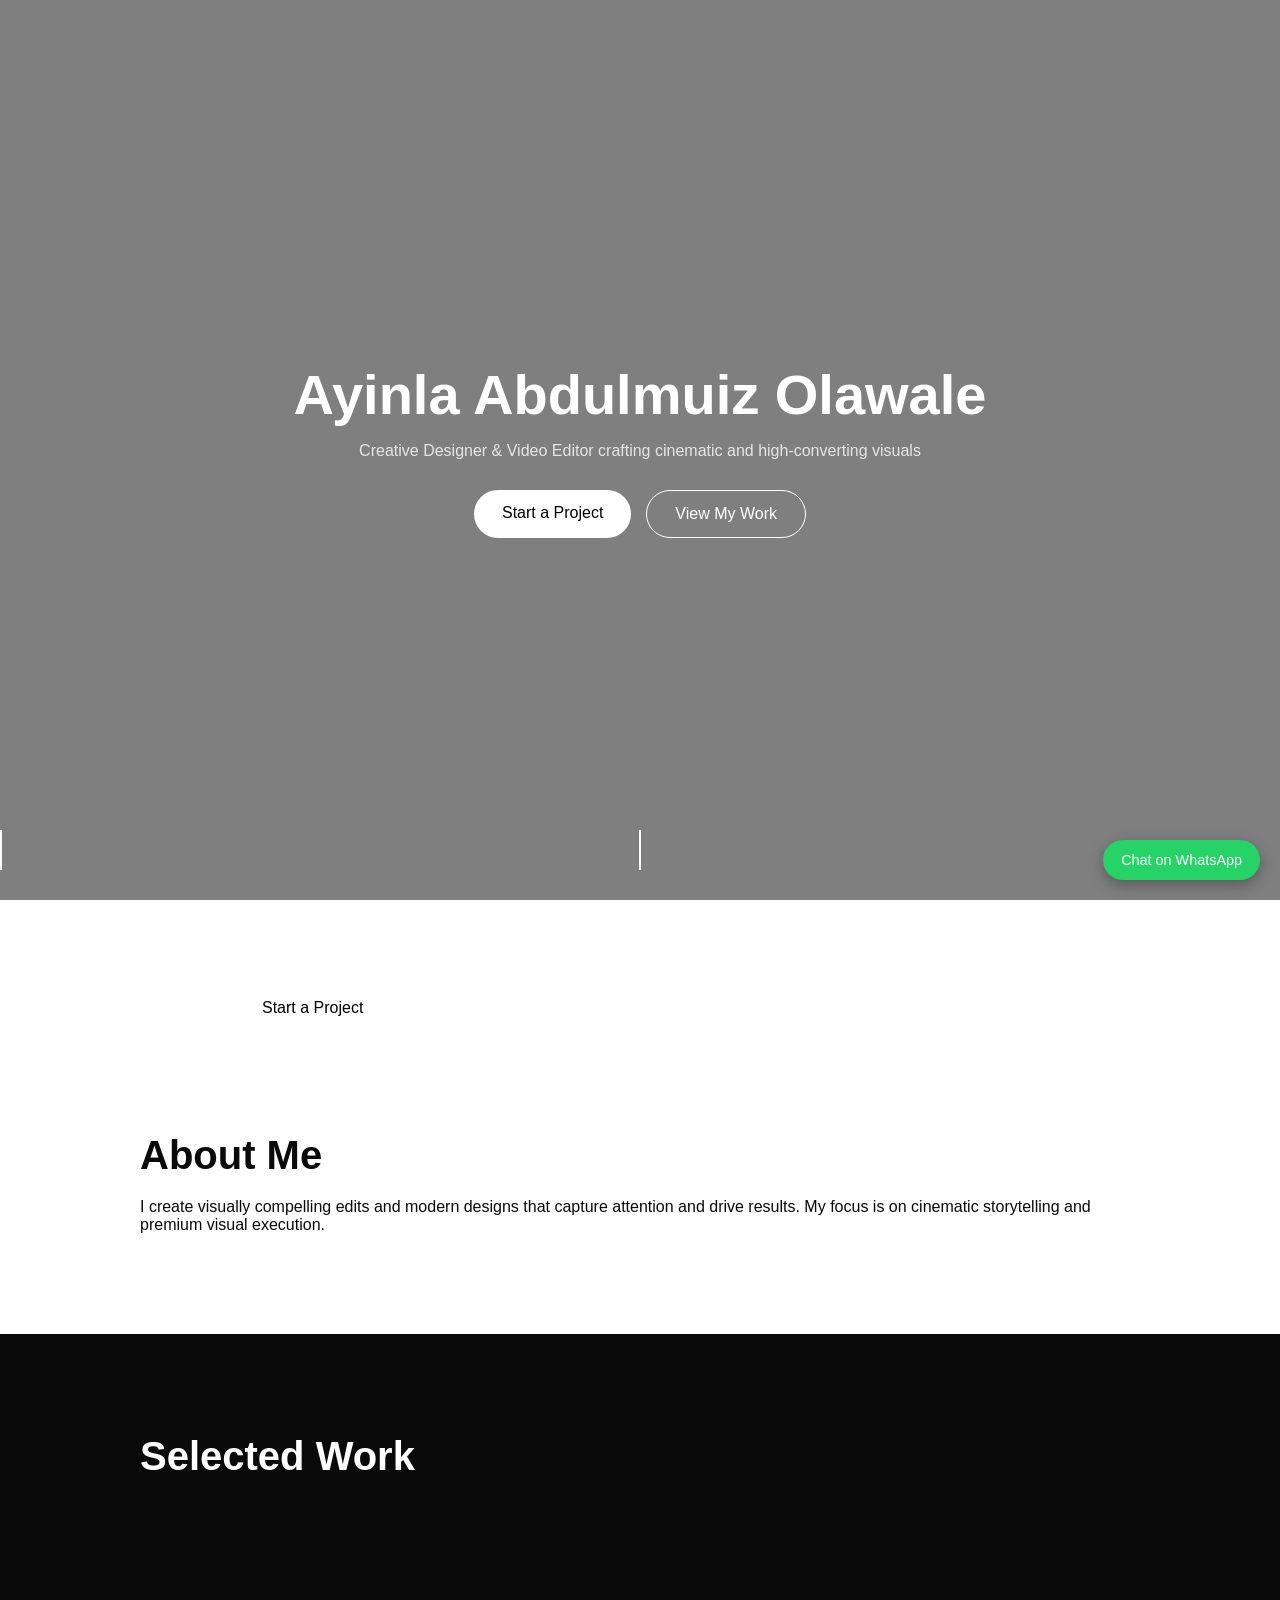
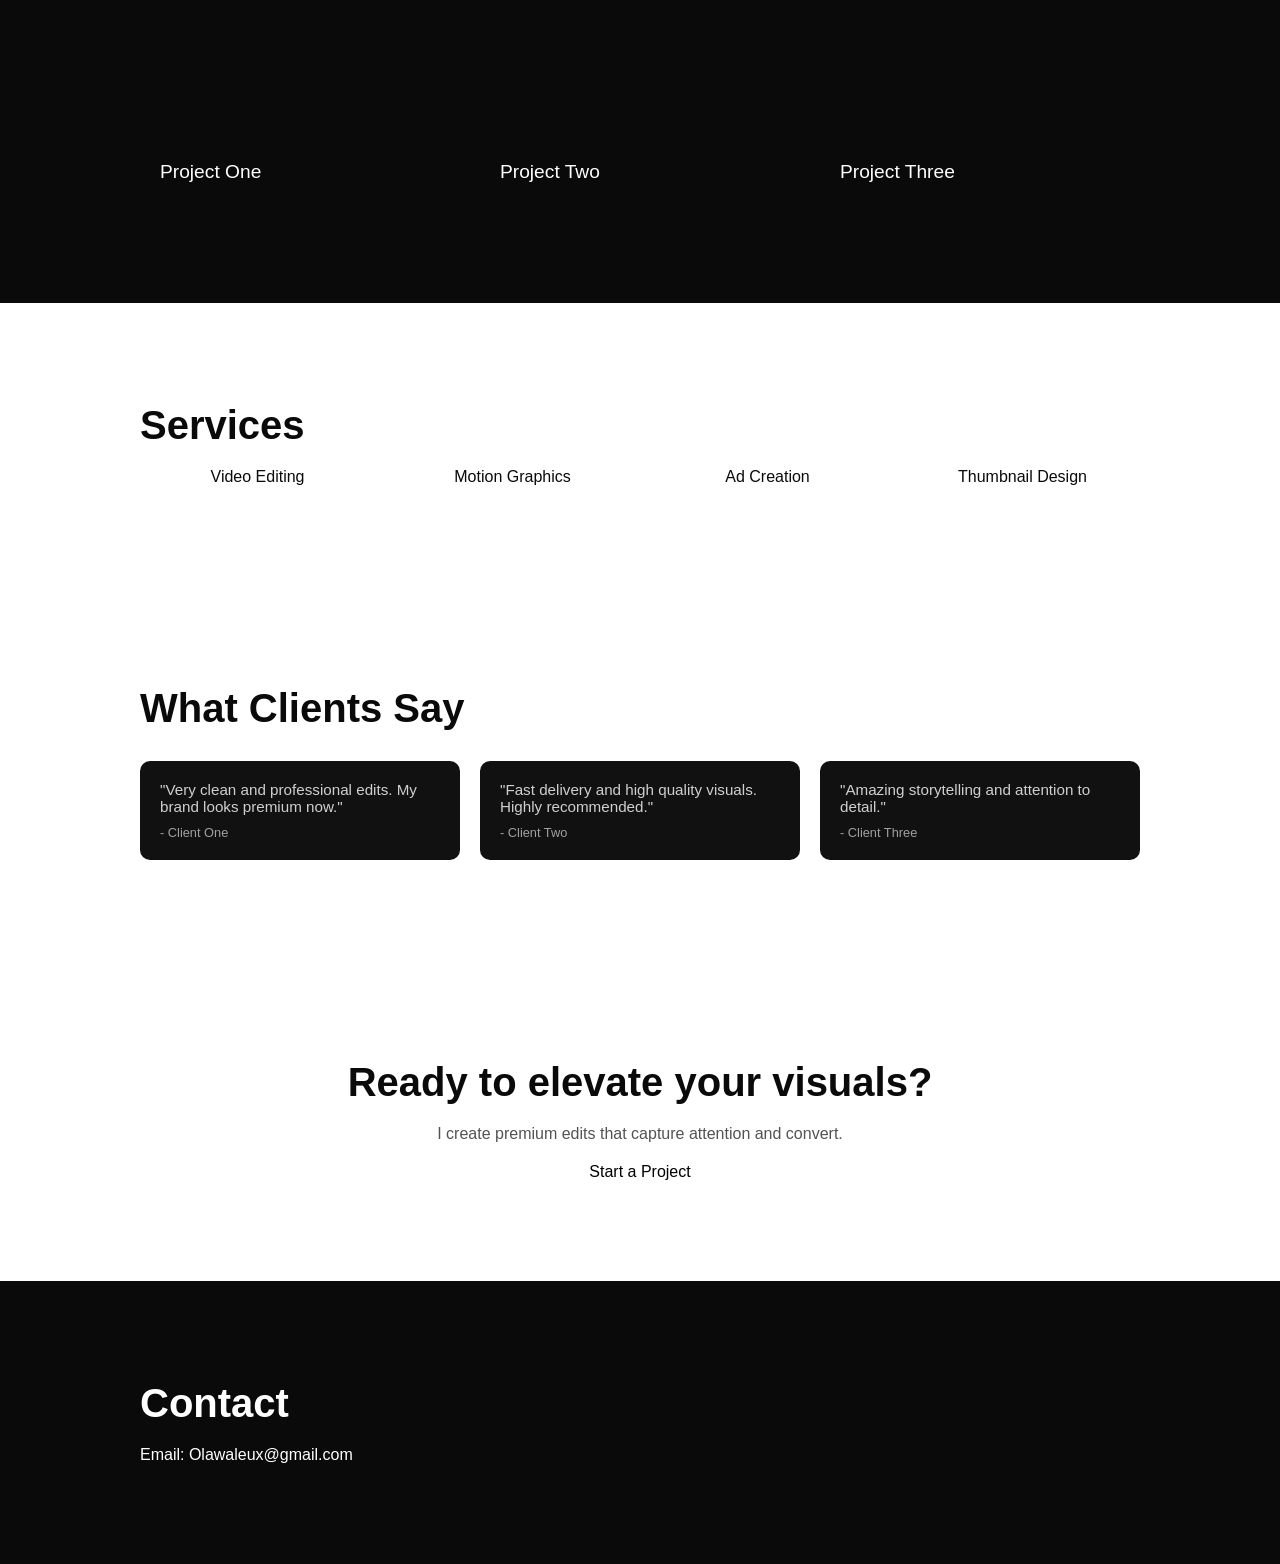
==== index.html @ 5a97bf55 "Add files via upload" ====
<!DOCTYPE html>
<html lang="en">
<head>
<meta charset="UTF-8">
<meta name="viewport" content="width=device-width, initial-scale=1.0">
<title>Ayinla Abdulmuiz Olawale</title>
<link rel="stylesheet" href="style.css">
</head>

<body>

<!-- HERO -->
<section class="hero">

<video class="hero-video" autoplay muted loop playsinline>
    <source src="hero.mp4" type="video/mp4">
</video>

<div class="overlay"></div>

<div class="hero-content">
<h1 class="animate-text">Ayinla Abdulmuiz Olawale</h1>
<p>Creative Designer & Video Editor crafting cinematic and high-converting visuals</p>

<div class="cta-buttons">
<a href="#contact" class="btn primary">Start a Project</a>
<a href="#projects" class="btn secondary">View My Work</a>
</div>
</div>

<div class="scroll-indicator"></div>
</section>

<div class="hero-content">
<h1 class="animate-text">Ayinla Abdulmuiz Olawale</h1>
<p>Creative Designer & Video Editor crafting cinematic and high-converting visuals</p>

<div class="cta-buttons">
<a href="#contact" class="btn primary">Start a Project</a>
<a href="#projects" class="btn secondary">View My Work</a>
</div>
</div>

<div class="scroll-indicator"></div>
</section>

<!-- ABOUT -->
<section class="section fade">
<div class="container">
<h2>About Me</h2>
<p>
I create visually compelling edits and modern designs that capture attention and drive results.
My focus is on cinematic storytelling and premium visual execution.
</p>
</div>
</section>

<!-- PROJECTS -->
<section id="projects" class="section dark fade">
<div class="container">
<h2>Selected Work</h2>

<div class="grid">

<div class="card" data-video="videos/project1.mp4">
<video src="videos/project1.mp4" muted loop></video>
<div class="card-text">Project One</div>
</div>

<div class="card" data-video="videos/project2.mp4">
<video src="videos/project2.mp4" muted loop></video>
<div class="card-text">Project Two</div>
</div>

<div class="card" data-video="videos/project3.mp4">
<video src="videos/project3.mp4" muted loop></video>
<div class="card-text">Project Three</div>
</div>
</a>



</div>
</div>
</section>

<!-- SERVICES -->
<section class="section fade">
<div class="container">
<h2>Services</h2>
<div class="services">
<div>Video Editing</div>
<div>Motion Graphics</div>
<div>Ad Creation</div>
<div>Thumbnail Design</div>
</div>
</div>
</section>
<section class="section fade">
<div class="container">
<h2>What Clients Say</h2>

<div class="testimonials">

<div class="testimonial">
<p>"Very clean and professional edits. My brand looks premium now."</p>
<span>- Client One</span>
</div>

<div class="testimonial">
<p>"Fast delivery and high quality visuals. Highly recommended."</p>
<span>- Client Two</span>
</div>

<div class="testimonial">
<p>"Amazing storytelling and attention to detail."</p>
<span>- Client Three</span>
</div>

</div>
</div>
</section>
<!-- CTA -->
<section class="section cta-section fade">
<div class="container">
<h2>Ready to elevate your visuals?</h2>
<p>I create premium edits that capture attention and convert.</p>
<a href="#contact" class="btn primary">Start a Project</a>
</div>
</section>

<!-- CONTACT -->
<section id="contact" class="section dark fade">
<div class="container">
<h2>Contact</h2>
<p>Email: Olawaleux@gmail.com</p>
</p>
</div>
</section>
<!-- VIDEO POPUP -->
<div class="video-popup" id="videoPopup">
    <span class="close-btn">&times;</span>
    <video id="popupVideo" controls></video>
</div>
<script src="script.js"></script><a href="https://wa.me/2349073850123" class="whatsapp-btn" target="_blank">
    Chat on WhatsApp
</a>
</body>
</html>
---- style.css ----
*{margin:0;padding:0;box-sizing:border-box;}

body{
font-family: 'Inter', sans-serif;
background:#fff;
color:#0A0A0A;
scroll-behavior:smooth;
}

/* HERO */
.hero{
height:100vh;
background:url('images/hero.jpg') center/cover no-repeat;
position:relative;
display:flex;
justify-content:center;
align-items:center;
text-align:center;
background-attachment:fixed;
}

.overlay{
position:absolute;
width:100%;
height:100%;
background:rgba(0,0,0,0.4);
}

.hero-content{
position:relative;
color:white;
max-width:800px;
}

.hero h1{
font-size:3.5rem;
font-weight:600;
}

.hero p{
margin-top:15px;
opacity:0.8;
}

/* BUTTONS */
.cta-buttons{
margin-top:30px;
display:flex;
gap:15px;
justify-content:center;
flex-wrap:wrap;
}

.btn{
padding:14px 28px;
border-radius:30px;
text-decoration:none;
transition:0.3s;
}

.btn.primary{
background:white;
color:black;
}

.btn.primary:hover{
background:#ddd;
}

.btn.secondary{
border:1px solid white;
color:white;
}

.btn.secondary:hover{
background:white;
color:black;
}

/* SCROLL */
.scroll-indicator{
position:absolute;
bottom:30px;
width:2px;
height:40px;
background:white;
animation:scroll 1.5s infinite;
}

@keyframes scroll{
0%{transform:translateY(0);opacity:0.3;}
50%{transform:translateY(10px);opacity:1;}
100%{transform:translateY(0);opacity:0.3;}
}

/* SECTIONS */
.section{padding:100px 20px;}
.dark{background:#0A0A0A;color:white;}
.container{max-width:1000px;margin:auto;}

h2{
font-size:2.5rem;
margin-bottom:20px;
}

/* GRID */
.grid{
display:grid;
grid-template-columns:repeat(auto-fit,minmax(250px,1fr));
gap:20px;
}

/* CARD */
.card{
position:relative;
overflow:hidden;
text-decoration:none;
color:white;
cursor:pointer;
}

.card video{
width:100%;
height:300px;
object-fit:cover;
transition:0.4s;
}

.card:hover video{
transform:scale(1.1);
}

.card-text{
position:absolute;
bottom:20px;
left:20px;
font-size:1.2rem;
}

/* SERVICES */
.services{
display:grid;
grid-template-columns:repeat(auto-fit,minmax(150px,1fr));
gap:20px;
text-align:center;
}

/* CTA */
.cta-section{text-align:center;}
.cta-section p{opacity:0.7;margin-bottom:20px;}

/* ANIMATION */
.fade{
opacity:0;
transform:translateY(40px);
transition:1s;
}

.fade.show{
opacity:1;
transform:translateY(0);
}

/* MOBILE */
@media(max-width:768px){
.hero h1{font-size:2.2rem;}
}.video-popup{
position:fixed;
top:0;
left:0;
width:100%;
height:100%;
background:rgba(0,0,0,0.9);
display:none;
justify-content:center;
align-items:center;
z-index:1000;
}

.video-popup video{
max-width:90%;
max-height:80%;
}

.video-popup.active{
display:flex;
}

.close-btn{
position:absolute;
top:30px;
right:40px;
font-size:40px;
color:white;
cursor:pointer;
}.testimonials{
display:grid;
grid-template-columns:repeat(auto-fit,minmax(250px,1fr));
gap:20px;
margin-top:30px;
}

.testimonial{
background:#111;
color:white;
padding:20px;
border-radius:10px;
}

.testimonial p{
font-size:0.95rem;
opacity:0.8;
}

.testimonial span{
display:block;
margin-top:10px;
font-size:0.8rem;
opacity:0.6;
}.whatsapp-btn{
position:fixed;
bottom:20px;
right:20px;
background:#25D366;
color:white;
padding:12px 18px;
border-radius:30px;
text-decoration:none;
font-size:0.9rem;
box-shadow:0 5px 15px rgba(0,0,0,0.3);
z-index:1000;
}

.whatsapp-btn:hover{
background:#1ebe5d;
}.hero{
height:100vh;
position:relative;
display:flex;
justify-content:center;
align-items:center;
text-align:center;
overflow:hidden;
}

.hero-video{
position:absolute;
top:0;
left:0;
width:100%;
height:100%;
object-fit:cover;
z-index:-2;
}

.overlay{
position:absolute;
width:100%;
height:100%;
background:rgba(0,0,0,0.5);
z-index:-1;
}.animate-text{
    opacity: 0;
    transform: translateY(30px);
    animation: fadeUp 1.2s ease forwards;
}

@keyframes fadeUp{
    to{
        opacity: 1;
        transform: translateY(0);
    }
}
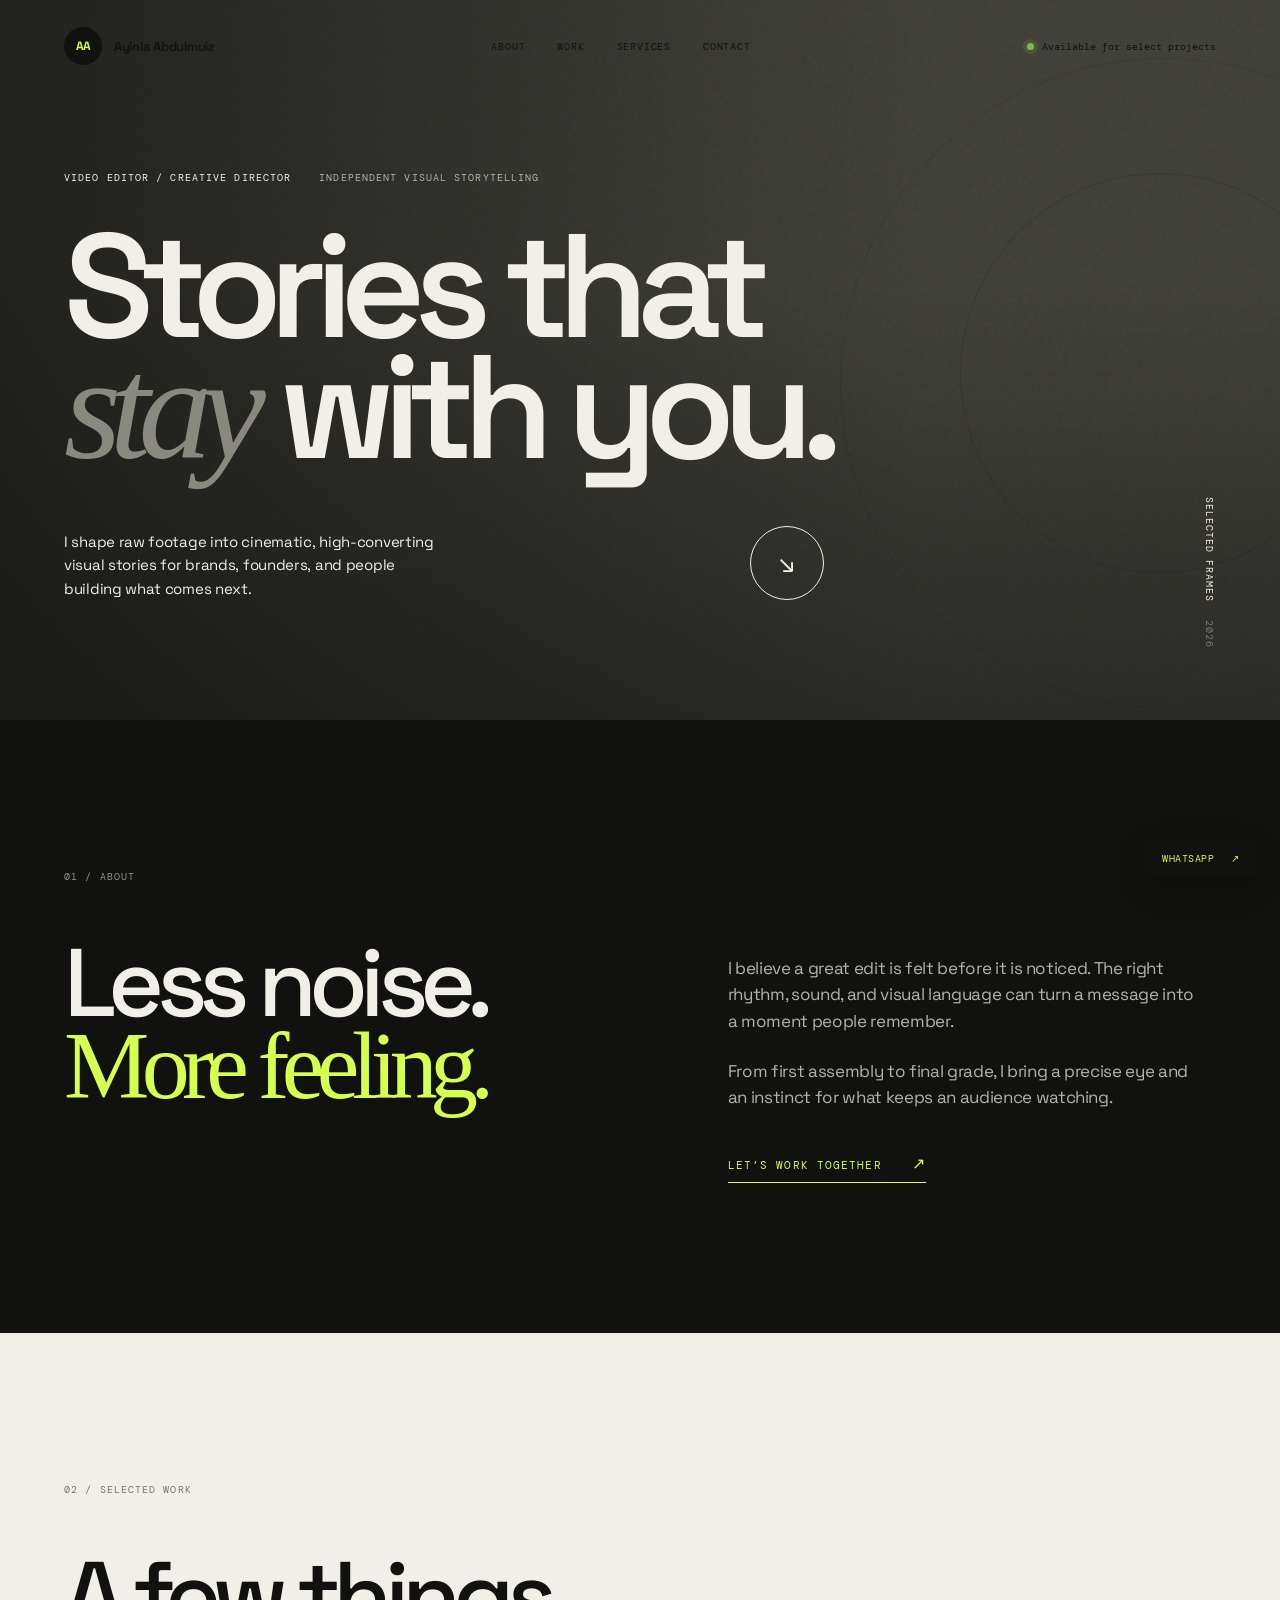
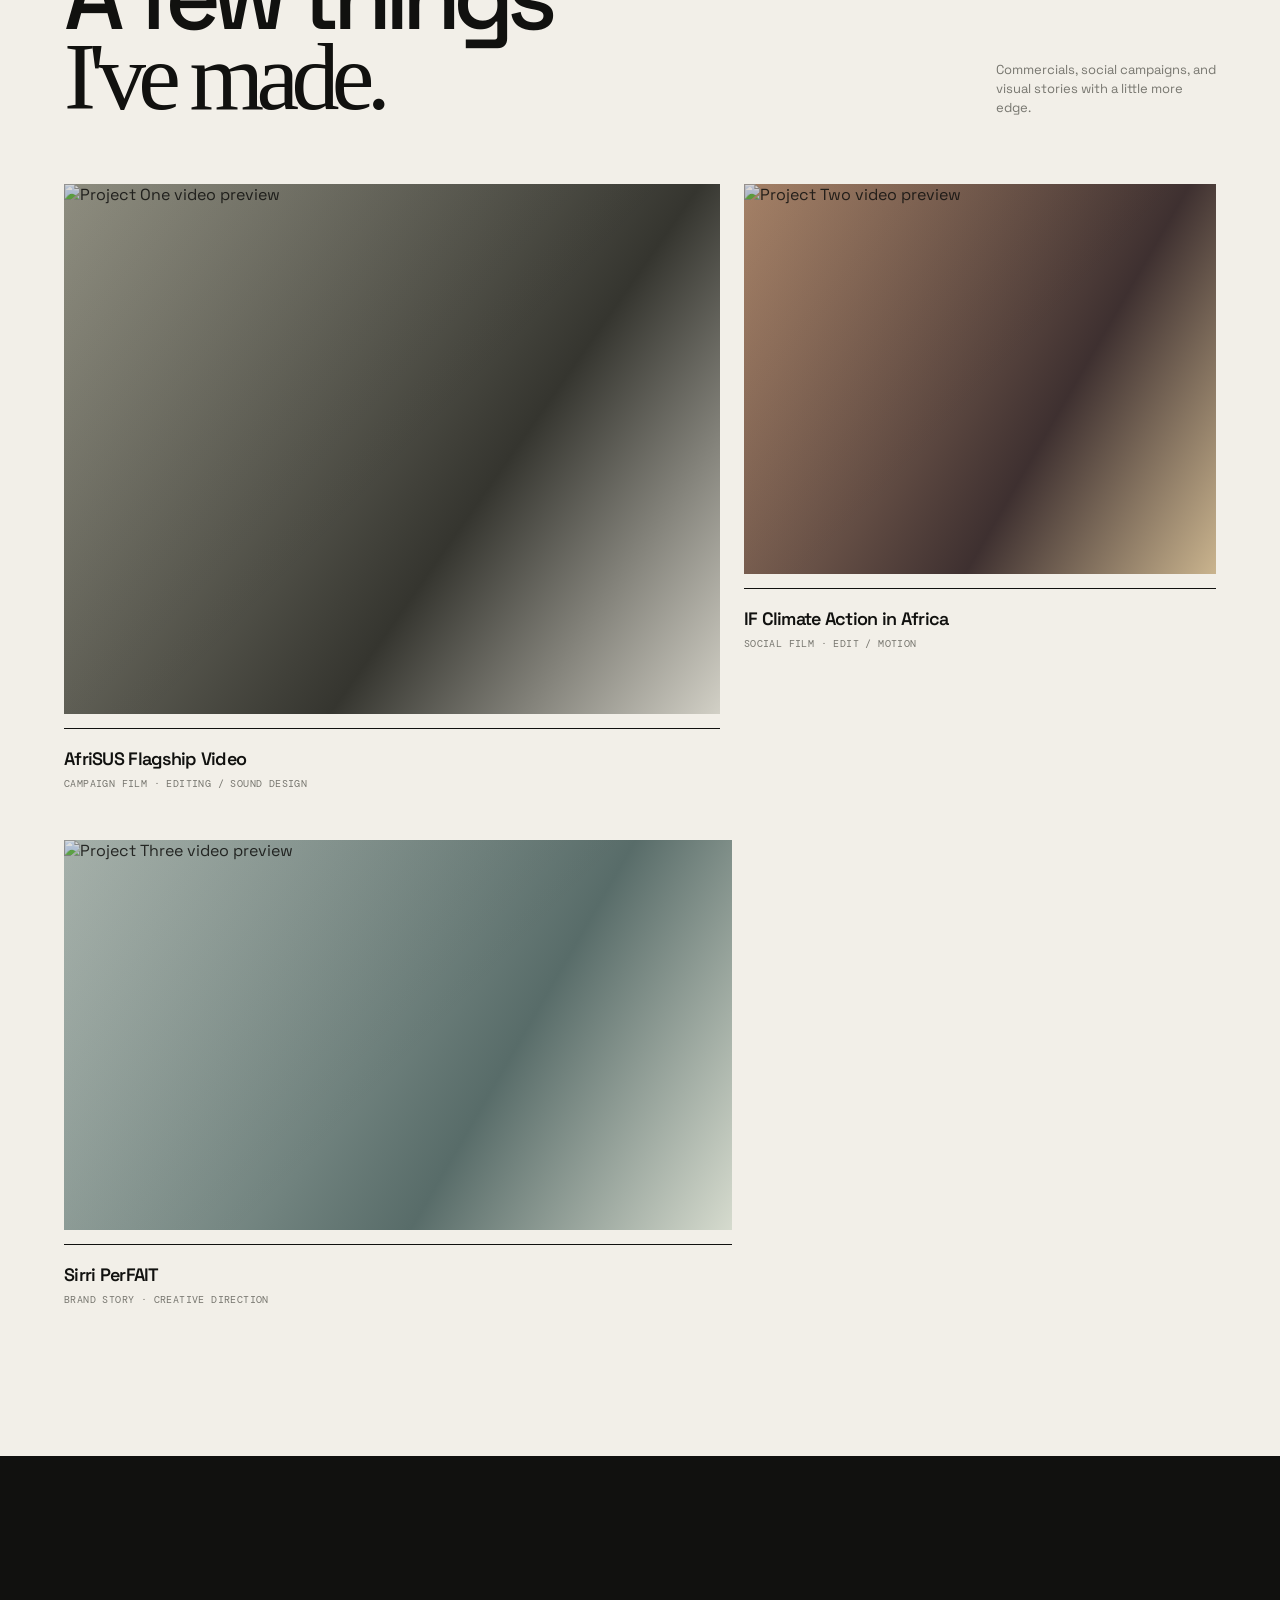
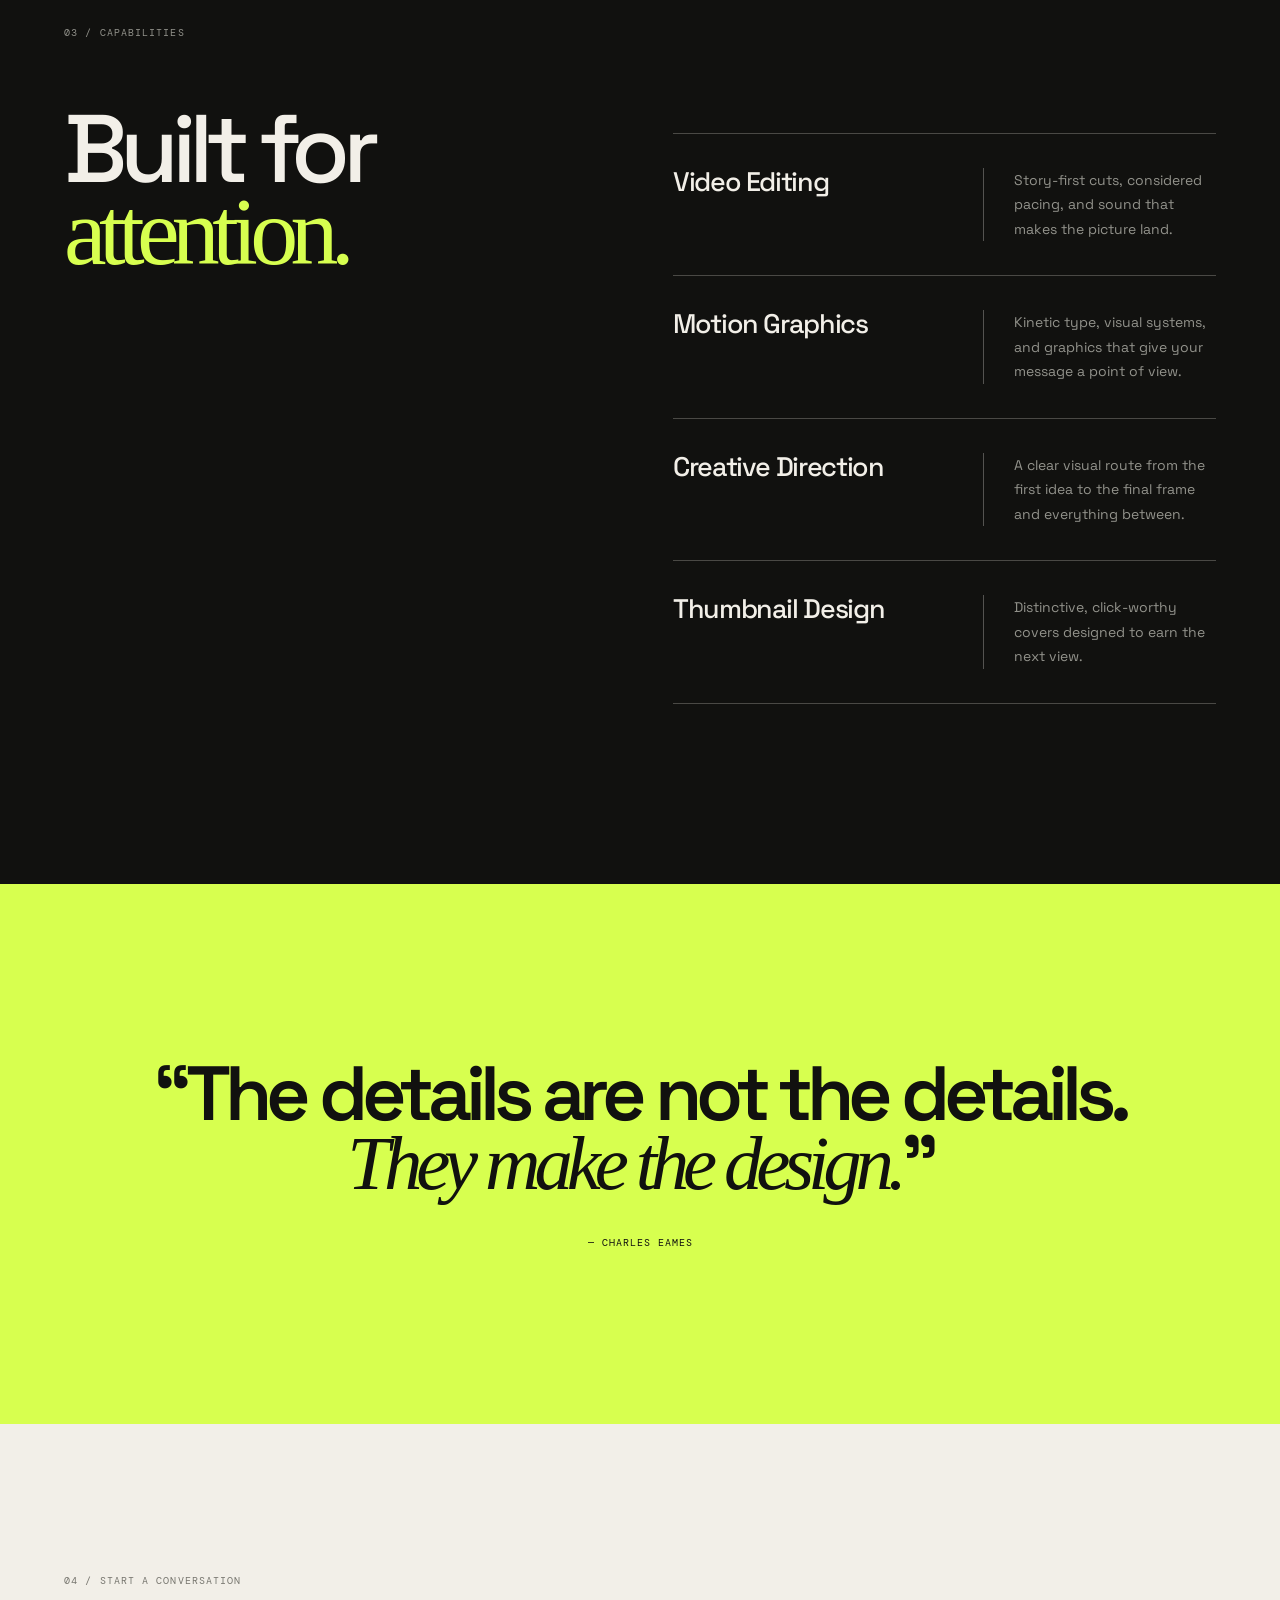
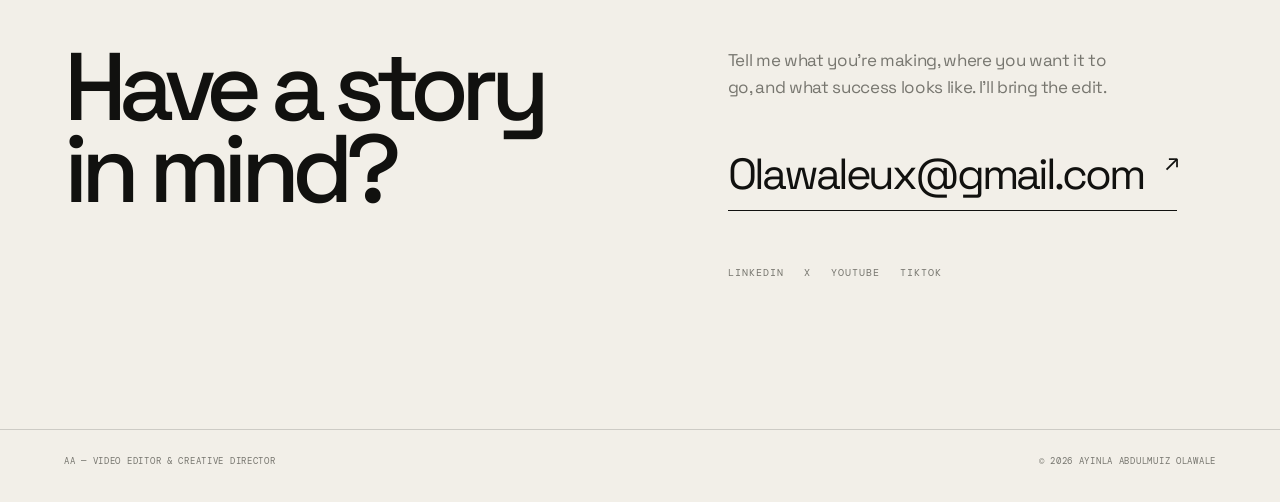
==== commit 78d52da5: "fix: fixed the website" ====
--- a/index.html
+++ b/index.html
@@ -1,149 +1,64 @@
-<!DOCTYPE html>
-<html lang="en">
-<head>
-<meta charset="UTF-8">
-<meta name="viewport" content="width=device-width, initial-scale=1.0">
-<title>Ayinla Abdulmuiz Olawale</title>
-<link rel="stylesheet" href="style.css">
-</head>
-
-<body>
-
-<!-- HERO -->
-<section class="hero">
-
-<video class="hero-video" autoplay muted loop playsinline>
-    <source src="hero.mp4" type="video/mp4">
-</video>
-
-<div class="overlay"></div>
-
-<div class="hero-content">
-<h1 class="animate-text">Ayinla Abdulmuiz Olawale</h1>
-<p>Creative Designer & Video Editor crafting cinematic and high-converting visuals</p>
-
-<div class="cta-buttons">
-<a href="#contact" class="btn primary">Start a Project</a>
-<a href="#projects" class="btn secondary">View My Work</a>
-</div>
-</div>
-
-<div class="scroll-indicator"></div>
-</section>
-
-<div class="hero-content">
-<h1 class="animate-text">Ayinla Abdulmuiz Olawale</h1>
-<p>Creative Designer & Video Editor crafting cinematic and high-converting visuals</p>
-
-<div class="cta-buttons">
-<a href="#contact" class="btn primary">Start a Project</a>
-<a href="#projects" class="btn secondary">View My Work</a>
-</div>
-</div>
-
-<div class="scroll-indicator"></div>
-</section>
-
-<!-- ABOUT -->
-<section class="section fade">
-<div class="container">
-<h2>About Me</h2>
-<p>
-I create visually compelling edits and modern designs that capture attention and drive results.
-My focus is on cinematic storytelling and premium visual execution.
-</p>
-</div>
-</section>
-
-<!-- PROJECTS -->
-<section id="projects" class="section dark fade">
-<div class="container">
-<h2>Selected Work</h2>
-
-<div class="grid">
-
-<div class="card" data-video="videos/project1.mp4">
-<video src="videos/project1.mp4" muted loop></video>
-<div class="card-text">Project One</div>
-</div>
-
-<div class="card" data-video="videos/project2.mp4">
-<video src="videos/project2.mp4" muted loop></video>
-<div class="card-text">Project Two</div>
-</div>
-
-<div class="card" data-video="videos/project3.mp4">
-<video src="videos/project3.mp4" muted loop></video>
-<div class="card-text">Project Three</div>
-</div>
-</a>
-
-
-
-</div>
-</div>
-</section>
-
-<!-- SERVICES -->
-<section class="section fade">
-<div class="container">
-<h2>Services</h2>
-<div class="services">
-<div>Video Editing</div>
-<div>Motion Graphics</div>
-<div>Ad Creation</div>
-<div>Thumbnail Design</div>
-</div>
-</div>
-</section>
-<section class="section fade">
-<div class="container">
-<h2>What Clients Say</h2>
-
-<div class="testimonials">
-
-<div class="testimonial">
-<p>"Very clean and professional edits. My brand looks premium now."</p>
-<span>- Client One</span>
-</div>
-
-<div class="testimonial">
-<p>"Fast delivery and high quality visuals. Highly recommended."</p>
-<span>- Client Two</span>
-</div>
-
-<div class="testimonial">
-<p>"Amazing storytelling and attention to detail."</p>
-<span>- Client Three</span>
-</div>
-
-</div>
-</div>
-</section>
-<!-- CTA -->
-<section class="section cta-section fade">
-<div class="container">
-<h2>Ready to elevate your visuals?</h2>
-<p>I create premium edits that capture attention and convert.</p>
-<a href="#contact" class="btn primary">Start a Project</a>
-</div>
-</section>
-
-<!-- CONTACT -->
-<section id="contact" class="section dark fade">
-<div class="container">
-<h2>Contact</h2>
-<p>Email: Olawaleux@gmail.com</p>
-</p>
-</div>
-</section>
-<!-- VIDEO POPUP -->
-<div class="video-popup" id="videoPopup">
-    <span class="close-btn">&times;</span>
-    <video id="popupVideo" controls></video>
-</div>
-<script src="script.js"></script><a href="https://wa.me/2349073850123" class="whatsapp-btn" target="_blank">
-    Chat on WhatsApp
-</a>
-</body>
-</html>+<!doctype html>
+<html lang="en">
+<head>
+  <meta charset="UTF-8">
+  <meta name="viewport" content="width=device-width, initial-scale=1.0">
+  <meta name="description" content="Ayinla Abdulmuiz Olawale is a video editor and creative director crafting cinematic edits, motion systems, and high-converting visual stories.">
+  <title>Ayinla Abdulmuiz Olawale — Video Editor & Creative Director</title>
+  <link rel="preconnect" href="https://fonts.googleapis.com">
+  <link rel="preconnect" href="https://fonts.gstatic.com" crossorigin>
+  <link href="https://fonts.googleapis.com/css2?family=DM+Mono:wght@400;500&family=Space+Grotesk:wght@400;500;600;700&display=swap" rel="stylesheet">
+  <link rel="stylesheet" href="style.css?v=3">
+</head>
+<body>
+  <header class="site-header">
+    <a class="brand" href="index.html" aria-label="Ayinla home"><span class="brand-mark">AA</span><span class="brand-name">Ayinla Abdulmuiz</span></a>
+    <nav class="main-nav" aria-label="Primary navigation">
+      <a href="#about">About</a><a href="#projects">Work</a><a href="#services">Services</a><a href="#contact">Contact</a>
+    </nav>
+    <a class="availability" href="#contact"><span></span> Available for select projects</a>
+  </header>
+
+  <main>
+    <section class="hero">
+      <div class="hero-video-wrap" aria-hidden="true"><iframe class="hero-video" src="https://www.youtube-nocookie.com/embed/jgImf6pRuys?autoplay=1&mute=1&controls=0&loop=1&playlist=jgImf6pRuys&playsinline=1&rel=0&modestbranding=1" title="AfriSUS Flagship Video background" frameborder="0" allow="autoplay; fullscreen" loading="eager"></iframe></div>
+      <div class="hero-noise"></div>
+      <div class="hero-orbit orbit-one"></div><div class="hero-orbit orbit-two"></div>
+      <div class="hero-copy">
+        <p class="kicker">Video editor / creative director <span>Independent visual storytelling</span></p>
+        <h1>Stories that<br><em>stay</em> with you.</h1>
+        <div class="hero-bottomline">
+          <p class="hero-intro">I shape raw footage into cinematic, high-converting visual stories for brands, founders, and people building what comes next.</p>
+          <a class="circle-link" href="#projects" aria-label="Explore selected work">↘</a>
+        </div>
+      </div>
+      <div class="hero-frame" aria-hidden="true"><span>Selected frames</span><b>2026</b></div>
+    </section>
+
+    <section id="about" class="section about-section reveal">
+      <div class="section-label">01 / About</div>
+      <div class="about-content"><h2>Less noise.<br><span>More feeling.</span></h2><div class="about-copy"><p>I believe a great edit is felt before it is noticed. The right rhythm, sound, and visual language can turn a message into a moment people remember.</p><p>From first assembly to final grade, I bring a precise eye and an instinct for what keeps an audience watching.</p><a class="text-link" href="#contact">Let’s work together <span>↗</span></a></div></div>
+    </section>
+
+    <section id="projects" class="section work-section reveal">
+      <div class="section-heading"><div><div class="section-label">02 / Selected work</div><h2>A few things<br><span>I've made.</span></h2></div><p>Commercials, social campaigns, and visual stories with a little more edge.</p></div>
+      <div class="project-grid">
+        <article class="project-card project-featured" data-video-id="cKFaKGXZmYk"><div class="project-media media-one"><img src="https://i.ytimg.com/vi/cKFaKGXZmYk/hqdefault.jpg" alt="Project One video preview" loading="lazy"><div class="media-overlay"><span>Play preview</span><i>↗</i></div></div><div class="project-details"><div><h3>AfriSUS Flagship Video</h3><p>Campaign film · Editing / Sound design</p></div></div></article>
+        <article class="project-card" data-video-id="LdcH-UbmPto"><div class="project-media media-two"><img src="https://i.ytimg.com/vi/LdcH-UbmPto/hqdefault.jpg" alt="Project Two video preview" loading="lazy"><div class="media-overlay"><span>Play preview</span><i>↗</i></div></div><div class="project-details"><div><h3>IF Climate Action in Africa</h3><p>Social film · Edit / Motion</p></div></div></article>
+        <article class="project-card" data-video-id="x7E_7gj4gfk"><div class="project-media media-three"><img src="https://i.ytimg.com/vi/x7E_7gj4gfk/hqdefault.jpg" alt="Project Three video preview" loading="lazy"><div class="media-overlay"><span>Play preview</span><i>↗</i></div></div><div class="project-details"><div><h3>Sirri PerFAIT</h3><p>Brand story · Creative direction</p></div></div></article>
+      </div>
+    </section>
+
+    <section id="services" class="section services-section reveal"><div class="section-label">03 / Capabilities</div><div class="services-layout"><h2>Built for<br><span>attention.</span></h2><div class="service-list"><div class="service"><h3>Video Editing</h3><p>Story-first cuts, considered pacing, and sound that makes the picture land.</p></div><div class="service"><h3>Motion Graphics</h3><p>Kinetic type, visual systems, and graphics that give your message a point of view.</p></div><div class="service"><h3>Creative Direction</h3><p>A clear visual route from the first idea to the final frame and everything between.</p></div><div class="service"><h3>Thumbnail Design</h3><p>Distinctive, click-worthy covers designed to earn the next view.</p></div></div></div></section>
+
+    <section class="statement reveal"><p>“The details are not the details.<br><em>They make the design.</em>”</p><span>— Charles Eames</span></section>
+
+    <section id="contact" class="section contact-section reveal"><div class="section-label">04 / Start a conversation</div><div class="contact-layout"><h2>Have a story<br>in mind?</h2><div><p>Tell me what you’re making, where you want it to go, and what success looks like. I’ll bring the edit.</p><a class="contact-email" href="mailto:Olawaleux@gmail.com">Olawaleux@gmail.com <span>↗</span></a><div class="social-row"><a href="https://www.linkedin.com/in/ayinla-abdulmuiz-953b763a/" target="_blank" rel="noopener">LinkedIn</a><a href="https://x.com/roycestudio_" target="_blank" rel="noopener">X</a><a href="https://www.youtube.com/@NOCTYRASCARY" target="_blank" rel="noopener">YouTube</a><a href="https://www.tiktok.com/@roycebtx" target="_blank" rel="noopener">TikTok</a></div></div></div></section>
+  </main>
+
+  <footer class="site-footer"><span>AA — Video editor & creative director</span><span>© 2026 Ayinla Abdulmuiz Olawale</span></footer>
+  <div class="video-popup" id="videoPopup" role="dialog" aria-modal="true" aria-label="Project preview"><button class="close-btn" aria-label="Close preview">×</button><div class="popup-frame"><iframe id="popupVideo" title="Project video preview" allow="autoplay; encrypted-media; picture-in-picture" allowfullscreen></iframe></div></div>
+  <a href="https://wa.me/2349073850123" class="whatsapp-btn" target="_blank" rel="noopener">WhatsApp <span>↗</span></a>
+  <script src="script.js"></script>
+</body>
+</html>
--- a/style.css
+++ b/style.css
@@ -1,273 +1,23 @@
-*{margin:0;padding:0;box-sizing:border-box;}
-
-body{
-font-family: 'Inter', sans-serif;
-background:#fff;
-color:#0A0A0A;
-scroll-behavior:smooth;
-}
-
-/* HERO */
-.hero{
-height:100vh;
-background:url('images/hero.jpg') center/cover no-repeat;
-position:relative;
-display:flex;
-justify-content:center;
-align-items:center;
-text-align:center;
-background-attachment:fixed;
-}
-
-.overlay{
-position:absolute;
-width:100%;
-height:100%;
-background:rgba(0,0,0,0.4);
-}
-
-.hero-content{
-position:relative;
-color:white;
-max-width:800px;
-}
-
-.hero h1{
-font-size:3.5rem;
-font-weight:600;
-}
-
-.hero p{
-margin-top:15px;
-opacity:0.8;
-}
-
-/* BUTTONS */
-.cta-buttons{
-margin-top:30px;
-display:flex;
-gap:15px;
-justify-content:center;
-flex-wrap:wrap;
-}
-
-.btn{
-padding:14px 28px;
-border-radius:30px;
-text-decoration:none;
-transition:0.3s;
-}
-
-.btn.primary{
-background:white;
-color:black;
-}
-
-.btn.primary:hover{
-background:#ddd;
-}
-
-.btn.secondary{
-border:1px solid white;
-color:white;
-}
-
-.btn.secondary:hover{
-background:white;
-color:black;
-}
-
-/* SCROLL */
-.scroll-indicator{
-position:absolute;
-bottom:30px;
-width:2px;
-height:40px;
-background:white;
-animation:scroll 1.5s infinite;
-}
-
-@keyframes scroll{
-0%{transform:translateY(0);opacity:0.3;}
-50%{transform:translateY(10px);opacity:1;}
-100%{transform:translateY(0);opacity:0.3;}
-}
-
-/* SECTIONS */
-.section{padding:100px 20px;}
-.dark{background:#0A0A0A;color:white;}
-.container{max-width:1000px;margin:auto;}
-
-h2{
-font-size:2.5rem;
-margin-bottom:20px;
-}
-
-/* GRID */
-.grid{
-display:grid;
-grid-template-columns:repeat(auto-fit,minmax(250px,1fr));
-gap:20px;
-}
-
-/* CARD */
-.card{
-position:relative;
-overflow:hidden;
-text-decoration:none;
-color:white;
-cursor:pointer;
-}
-
-.card video{
-width:100%;
-height:300px;
-object-fit:cover;
-transition:0.4s;
-}
-
-.card:hover video{
-transform:scale(1.1);
-}
-
-.card-text{
-position:absolute;
-bottom:20px;
-left:20px;
-font-size:1.2rem;
-}
-
-/* SERVICES */
-.services{
-display:grid;
-grid-template-columns:repeat(auto-fit,minmax(150px,1fr));
-gap:20px;
-text-align:center;
-}
-
-/* CTA */
-.cta-section{text-align:center;}
-.cta-section p{opacity:0.7;margin-bottom:20px;}
-
-/* ANIMATION */
-.fade{
-opacity:0;
-transform:translateY(40px);
-transition:1s;
-}
-
-.fade.show{
-opacity:1;
-transform:translateY(0);
-}
-
-/* MOBILE */
-@media(max-width:768px){
-.hero h1{font-size:2.2rem;}
-}.video-popup{
-position:fixed;
-top:0;
-left:0;
-width:100%;
-height:100%;
-background:rgba(0,0,0,0.9);
-display:none;
-justify-content:center;
-align-items:center;
-z-index:1000;
-}
-
-.video-popup video{
-max-width:90%;
-max-height:80%;
-}
-
-.video-popup.active{
-display:flex;
-}
-
-.close-btn{
-position:absolute;
-top:30px;
-right:40px;
-font-size:40px;
-color:white;
-cursor:pointer;
-}.testimonials{
-display:grid;
-grid-template-columns:repeat(auto-fit,minmax(250px,1fr));
-gap:20px;
-margin-top:30px;
-}
-
-.testimonial{
-background:#111;
-color:white;
-padding:20px;
-border-radius:10px;
-}
-
-.testimonial p{
-font-size:0.95rem;
-opacity:0.8;
-}
-
-.testimonial span{
-display:block;
-margin-top:10px;
-font-size:0.8rem;
-opacity:0.6;
-}.whatsapp-btn{
-position:fixed;
-bottom:20px;
-right:20px;
-background:#25D366;
-color:white;
-padding:12px 18px;
-border-radius:30px;
-text-decoration:none;
-font-size:0.9rem;
-box-shadow:0 5px 15px rgba(0,0,0,0.3);
-z-index:1000;
-}
-
-.whatsapp-btn:hover{
-background:#1ebe5d;
-}.hero{
-height:100vh;
-position:relative;
-display:flex;
-justify-content:center;
-align-items:center;
-text-align:center;
-overflow:hidden;
-}
-
-.hero-video{
-position:absolute;
-top:0;
-left:0;
-width:100%;
-height:100%;
-object-fit:cover;
-z-index:-2;
-}
-
-.overlay{
-position:absolute;
-width:100%;
-height:100%;
-background:rgba(0,0,0,0.5);
-z-index:-1;
-}.animate-text{
-    opacity: 0;
-    transform: translateY(30px);
-    animation: fadeUp 1.2s ease forwards;
-}
-
-@keyframes fadeUp{
-    to{
-        opacity: 1;
-        transform: translateY(0);
-    }
-}+:root{--ink:#11110f;--paper:#f2efe8;--paper-deep:#e7e3d9;--muted:#77766f;--line:rgba(17,17,15,.16);--acid:#d7ff4f;--serif:Georgia,'Times New Roman',serif;--mono:'DM Mono',monospace;--sans:'Space Grotesk',Arial,sans-serif;--ease:cubic-bezier(.23,1,.32,1)}
+*{box-sizing:border-box;margin:0;padding:0}html{scroll-behavior:smooth}body{background:var(--paper);color:var(--ink);font-family:var(--sans);overflow-x:hidden}::selection{background:var(--acid);color:var(--ink)}a{color:inherit}.site-header{position:absolute;top:0;left:0;right:0;height:92px;padding:0 5vw;display:flex;align-items:center;justify-content:space-between;z-index:10}.brand{display:flex;align-items:center;gap:12px;text-decoration:none}.brand-mark{display:grid;place-items:center;width:38px;height:38px;background:var(--ink);color:var(--acid);font-size:12px;font-weight:700;letter-spacing:-.06em;border-radius:50%}.brand-name{font-size:13px;font-weight:600;letter-spacing:-.02em}.main-nav{display:flex;gap:32px;font-family:var(--mono);font-size:10px;text-transform:uppercase;letter-spacing:.08em}.main-nav a{text-decoration:none;position:relative}.main-nav a:after{content:'';position:absolute;height:1px;bottom:-6px;left:0;width:0;background:var(--ink);transition:width .25s var(--ease)}.main-nav a:hover:after{width:100%}.availability{font-family:var(--mono);font-size:10px;text-decoration:none;display:flex;align-items:center;gap:8px}.availability span{width:7px;height:7px;border-radius:50%;background:#7fba44;box-shadow:0 0 0 4px rgba(127,186,68,.16)}.hero{min-height:760px;height:100vh;max-height:980px;background:var(--paper-deep);position:relative;overflow:hidden;padding:180px 5vw 80px;display:flex;align-items:center}.hero-noise{position:absolute;inset:0;opacity:.18;background-image:url("data:image/svg+xml,%3Csvg viewBox='0 0 180 180' xmlns='http://www.w3.org/2000/svg'%3E%3Cfilter id='n'%3E%3CfeTurbulence type='fractalNoise' baseFrequency='.8' numOctaves='4' stitchTiles='stitch'/%3E%3C/filter%3E%3Crect width='100%25' height='100%25' filter='url(%23n)' opacity='.3'/%3E%3C/svg%3E" )}.hero-copy{position:relative;z-index:2;max-width:1050px}.kicker,.section-label{font-family:var(--mono);font-size:10px;text-transform:uppercase;letter-spacing:.11em}.kicker{display:flex;gap:28px;margin-bottom:42px}.kicker span{color:var(--muted)}h1,h2,h3,p{margin:0}h1{font-size:clamp(4.5rem,11.5vw,11.5rem);font-weight:600;line-height:.82;letter-spacing:-.085em;max-width:1000px}h1 em,h2 span{font-family:var(--serif);font-weight:400;letter-spacing:-.08em}h1 em{color:#8a8980}.hero-bottomline{display:flex;justify-content:space-between;align-items:flex-end;max-width:760px;margin-top:56px}.hero-intro{max-width:385px;font-size:15px;line-height:1.55;letter-spacing:-.02em}.circle-link{display:grid;place-items:center;width:74px;height:74px;border:1px solid var(--ink);border-radius:50%;font-size:26px;text-decoration:none;transition:background .25s,color .25s,transform .25s var(--ease)}.circle-link:hover{background:var(--ink);color:var(--acid);transform:rotate(-45deg)}.hero-frame{position:absolute;right:5vw;bottom:10%;font-family:var(--mono);font-size:10px;text-transform:uppercase;letter-spacing:.1em;display:flex;gap:18px;writing-mode:vertical-rl}.hero-frame b{font-weight:400;color:var(--muted)}.hero-orbit{position:absolute;border:1px solid rgba(17,17,15,.12);border-radius:50%;width:650px;height:650px;right:-210px;top:8%;transform:rotate(-25deg)}.orbit-two{width:400px;height:400px;right:-80px;top:24%;border-color:rgba(17,17,15,.18)}.section{padding:150px 5vw}.section-label{color:var(--muted);margin-bottom:60px}.about-section{background:var(--ink);color:var(--paper)}.about-section .section-label,.services-section .section-label{color:#92928b}.about-content,.services-layout,.contact-layout{display:grid;grid-template-columns:1.15fr 1fr;gap:8vw}.about-content h2,.services-layout h2,.contact-layout h2{font-size:clamp(3.6rem,7.5vw,8rem);line-height:.85;letter-spacing:-.08em;font-weight:500}.about-content h2 span,.services-layout h2 span{color:var(--acid)}.about-copy{max-width:470px;padding-top:12px}.about-copy p,.contact-layout p{font-size:17px;line-height:1.55;letter-spacing:-.02em;color:#b4b2aa;margin-bottom:24px}.text-link{display:inline-block;margin-top:18px;color:var(--acid);font-family:var(--mono);font-size:11px;text-transform:uppercase;letter-spacing:.1em;text-decoration:none;border-bottom:1px solid var(--acid);padding-bottom:8px}.text-link span{margin-left:22px;font-size:16px}.work-section{background:var(--paper)}.section-heading{display:flex;justify-content:space-between;align-items:flex-end;margin-bottom:66px}.section-heading h2{font-size:clamp(3.6rem,7.5vw,8rem);line-height:.84;letter-spacing:-.08em;font-weight:500}.section-heading p{max-width:220px;color:var(--muted);font-size:13px;line-height:1.45}.project-grid{display:grid;grid-template-columns:1.25fr .9fr;gap:50px 24px}.project-card{cursor:pointer}.project-card:nth-child(3){grid-column:1/-1;max-width:58%}.project-media{height:390px;position:relative;overflow:hidden;background:#c7c2b7}.project-featured .project-media{height:530px}.project-media:before{content:'';position:absolute;inset:0;background:linear-gradient(135deg,rgba(17,17,15,.1),transparent 55%);z-index:1}.project-media video{width:100%;height:100%;object-fit:cover;opacity:.78;transition:transform .7s var(--ease),opacity .4s}.media-one{background:linear-gradient(125deg,#9c9b8c,#35352f 62%,#d2d0c6)}.media-two{background:linear-gradient(120deg,#b58d70,#3e3030 64%,#cab48e)}.media-three{background:linear-gradient(120deg,#b6c2bb,#586c69 64%,#d6dbce)}.project-card:hover video{transform:scale(1.05);opacity:1}.media-overlay{position:absolute;inset:0;z-index:2;display:flex;align-items:flex-end;justify-content:space-between;padding:22px;color:white;font-family:var(--mono);font-size:10px;text-transform:uppercase;letter-spacing:.1em;opacity:0;transition:opacity .3s}.media-overlay i{font-style:normal;font-size:22px}.project-card:hover .media-overlay{opacity:1}.project-details{display:flex;justify-content:space-between;padding-top:18px;border-top:1px solid var(--ink);margin-top:14px}.project-details h3{font-size:18px;font-weight:600;letter-spacing:-.04em}.project-details p{font-family:var(--mono);font-size:10px;text-transform:uppercase;color:var(--muted);margin-top:7px;letter-spacing:.04em}.project-number{font-family:var(--mono);font-size:10px;color:var(--muted)}.services-section{background:var(--ink);color:var(--paper)}.service-list{border-top:1px solid rgba(242,239,232,.25)}.service{display:grid;grid-template-columns:45px 1fr 1.15fr;align-items:center;gap:20px;padding:25px 0;border-bottom:1px solid rgba(242,239,232,.25)}.service>span{font-family:var(--mono);font-size:10px;color:var(--acid)}.service h3{font-size:21px;font-weight:500;letter-spacing:-.05em}.service p{font-size:13px;line-height:1.45;color:#92928b}.statement{background:var(--acid);padding:130px 5vw;text-align:center}.statement p{font-size:clamp(2.7rem,6vw,6.4rem);font-weight:600;letter-spacing:-.08em;line-height:.9}.statement em{font-family:var(--serif);font-weight:400}.statement span{display:block;font-family:var(--mono);font-size:10px;margin-top:38px;text-transform:uppercase;letter-spacing:.1em}.contact-section{background:var(--paper)}.contact-layout p{color:var(--muted);max-width:400px}.contact-email{display:inline-block;font-size:clamp(1.7rem,3.4vw,3.3rem);letter-spacing:-.07em;text-decoration:none;border-bottom:1px solid var(--ink);padding-bottom:8px;margin-top:22px}.contact-email span{font-size:.55em;vertical-align:top;margin-left:14px}.social-row{display:flex;gap:20px;margin-top:55px;flex-wrap:wrap}.social-row a{font-family:var(--mono);font-size:10px;text-transform:uppercase;letter-spacing:.1em;text-decoration:none;color:var(--muted);transition:color .2s}.social-row a:hover{color:var(--ink)}.site-footer{padding:25px 5vw 35px;background:var(--paper);border-top:1px solid var(--line);display:flex;justify-content:space-between;color:var(--muted);font-family:var(--mono);font-size:9px;text-transform:uppercase;letter-spacing:.08em}.whatsapp-btn{position:fixed;z-index:8;right:24px;bottom:22px;background:var(--ink);color:var(--acid);text-decoration:none;padding:13px 17px;border-radius:2px;font-family:var(--mono);font-size:10px;text-transform:uppercase;letter-spacing:.05em;box-shadow:0 10px 30px rgba(0,0,0,.16);transition:transform .25s var(--ease)}.whatsapp-btn:hover{transform:translateY(-4px)}.whatsapp-btn span{margin-left:10px}.video-popup{position:fixed;inset:0;z-index:30;background:rgba(17,17,15,.94);display:none;align-items:center;justify-content:center;padding:5vw}.video-popup.active{display:flex}.video-popup video{max-width:100%;max-height:85vh;border:1px solid rgba(242,239,232,.3)}.close-btn{position:absolute;top:28px;right:36px;border:0;background:none;color:var(--paper);font-size:40px;font-weight:200;cursor:pointer}.reveal{opacity:0;transform:translateY(24px);transition:opacity .7s var(--ease),transform .7s var(--ease)}.reveal.visible{opacity:1;transform:none}@media(max-width:800px){.site-header{height:76px;padding:0 20px}.main-nav{display:none}.availability{font-size:9px}.brand-name{display:none}.hero{min-height:720px;padding:150px 20px 70px}.kicker{display:block;line-height:1.8;margin-bottom:35px}.kicker span{display:block}.hero-bottomline{margin-top:45px;align-items:flex-start;gap:30px}.hero-intro{font-size:14px}.circle-link{width:58px;height:58px;flex:none}.hero-frame{right:18px;bottom:8%;font-size:8px}.section{padding:100px 20px}.section-label{margin-bottom:42px}.about-content,.services-layout,.contact-layout{grid-template-columns:1fr;gap:48px}.about-content h2,.services-layout h2,.contact-layout h2{font-size:clamp(3.7rem,17vw,6rem)}.section-heading{display:block;margin-bottom:45px}.section-heading h2{font-size:clamp(3.7rem,17vw,6rem);margin-bottom:30px}.project-grid{grid-template-columns:1fr;gap:42px}.project-card:nth-child(3){grid-column:auto;max-width:none}.project-media,.project-featured .project-media{height:360px}.service{grid-template-columns:32px 1fr;gap:12px}.service p{grid-column:2}.site-footer{display:block;line-height:2}.site-footer span{display:block}.whatsapp-btn{right:15px;bottom:15px}}
+@media(prefers-reduced-motion:reduce){html{scroll-behavior:auto}.reveal{transition:none}.project-media video,.circle-link,.whatsapp-btn{transition:none}}
+
+.project-detail-heading{display:flex;justify-content:space-between;align-items:flex-end;margin-bottom:58px}.project-detail-heading h1{font-size:clamp(4.8rem,12vw,11rem);line-height:.8}.project-detail-heading h1 em{color:#8a8980}.project-detail-heading p{font-family:var(--mono);font-size:10px;line-height:1.7;color:var(--muted);text-align:right;text-transform:uppercase;letter-spacing:.08em}.detail-video{background:var(--ink);padding:18px}.detail-video video{display:block;width:100%;max-height:72vh;object-fit:contain;background:#000}.detail-bottom{display:flex;justify-content:space-between;gap:40px;margin-top:34px}.detail-bottom>p{max-width:560px;font-size:17px;line-height:1.55;color:var(--muted)}.detail-bottom .text-link{align-self:flex-start;white-space:nowrap;color:var(--ink);border-color:var(--ink)}@media(max-width:800px){.project-detail-heading{display:block;margin-bottom:40px}.project-detail-heading h1{font-size:clamp(4.8rem,19vw,7rem);margin-bottom:28px}.project-detail-heading p{text-align:left}.detail-video{padding:8px}.detail-bottom{display:block}.detail-bottom .text-link{margin-top:28px}}
+
+.hero-video-wrap{position:absolute;inset:0;z-index:0;overflow:hidden;background:#4a4942}.hero-video{position:absolute;top:50%;left:50%;width:100vw;height:56.25vw;min-height:100%;min-width:177.78vh;transform:translate(-50%,-50%);border:0;opacity:.5;pointer-events:none;filter:saturate(.72) contrast(.9)}.hero:after{content:'';position:absolute;inset:0;z-index:1;background:linear-gradient(90deg,rgba(17,17,15,.72),rgba(17,17,15,.18) 72%),linear-gradient(0deg,rgba(17,17,15,.48),transparent 60%);pointer-events:none}.hero .hero-noise{z-index:1}.hero .hero-copy,.hero .hero-frame{z-index:2;color:var(--paper)}.hero .kicker span{color:rgba(242,239,232,.68)}.hero .circle-link{border-color:var(--paper)}.hero .circle-link:hover{background:var(--acid);border-color:var(--acid);color:var(--ink)}.project-media img{width:100%;height:100%;display:block;object-fit:cover;opacity:.86;transition:transform .7s var(--ease),opacity .4s}.project-card:hover .project-media img{transform:scale(1.05);opacity:1}.detail-video{padding:12px}.youtube-frame{position:relative;width:100%;aspect-ratio:16/9;background:#000}.youtube-frame iframe{position:absolute;inset:0;width:100%;height:100%;border:0}.project-detail{background:var(--paper)}
+@media(max-width:800px){.hero-video{height:100%;width:auto;min-width:100%;object-fit:cover}.hero:after{background:linear-gradient(90deg,rgba(17,17,15,.78),rgba(17,17,15,.25)),linear-gradient(0deg,rgba(17,17,15,.55),transparent 65%)}}
+
+.hero .hero-copy,.hero .hero-frame{color:var(--paper)!important}.hero .hero-copy h1,.hero .hero-copy p{color:inherit}
+
+/* Final hero treatment: exact 16:9 canvas with a full-bleed YouTube background */
+.hero{height:auto;min-height:0;aspect-ratio:16/9;max-height:none;padding-top:clamp(120px,12vw,180px);padding-bottom:clamp(70px,8vw,120px)}
+.hero-video-wrap,.hero-video{width:100%;height:100%}.hero-video{min-width:100%;min-height:100%;object-fit:cover}.hero .hero-copy,.hero .hero-frame{position:relative}.hero .hero-frame{position:absolute}
+@media(max-width:800px){.hero{aspect-ratio:auto;min-height:720px;height:auto;padding-top:150px;padding-bottom:70px}.hero-video{width:auto;height:100%;min-width:100%;min-height:100%;object-fit:cover}}
+
+
+
+/* Stable YouTube popup sizing */
+.popup-frame{position:relative;width:min(92vw,1100px);aspect-ratio:16/9;background:#000;border:1px solid rgba(242,239,232,.3)}.popup-frame iframe{position:absolute;inset:0;width:100%;height:100%;border:0}
+
+/* Final four-service layout */
+.services-section{background:var(--ink);color:var(--paper);padding-top:170px;padding-bottom:180px}.services-section .section-label{color:#92928b;margin-bottom:70px}.services-layout{display:grid;grid-template-columns:1fr 1.1fr;gap:9vw}.services-layout h2{font-size:clamp(3.6rem,7.5vw,8rem);line-height:.85;letter-spacing:-.08em;font-weight:500}.services-layout h2 span{color:var(--acid)}.service-list{margin-top:24px;border-top:1px solid rgba(242,239,232,.25)}.service{display:grid;grid-template-columns:minmax(240px,.85fr) minmax(0,1.15fr);column-gap:70px;align-items:start;padding:34px 0;border-bottom:1px solid rgba(242,239,232,.25)}.service h3{font-size:clamp(1.35rem,2.1vw,2rem);font-weight:500;line-height:1.1}.service p{padding-left:30px;border-left:1px solid rgba(242,239,232,.3);font-size:14px;line-height:1.75;color:#92928b;max-width:480px}.statement{padding-top:175px;padding-bottom:175px}@media(max-width:800px){.services-section{padding-top:120px;padding-bottom:135px}.services-section .section-label{margin-bottom:52px}.services-layout{grid-template-columns:1fr;gap:45px}.service-list{margin-top:8px}.service{display:block;padding:30px 0}.service h3{margin-bottom:18px}.service p{padding:16px 0 0;border-left:0;border-top:1px solid rgba(242,239,232,.3);max-width:100%;line-height:1.7}.statement{padding-top:120px;padding-bottom:120px}}
